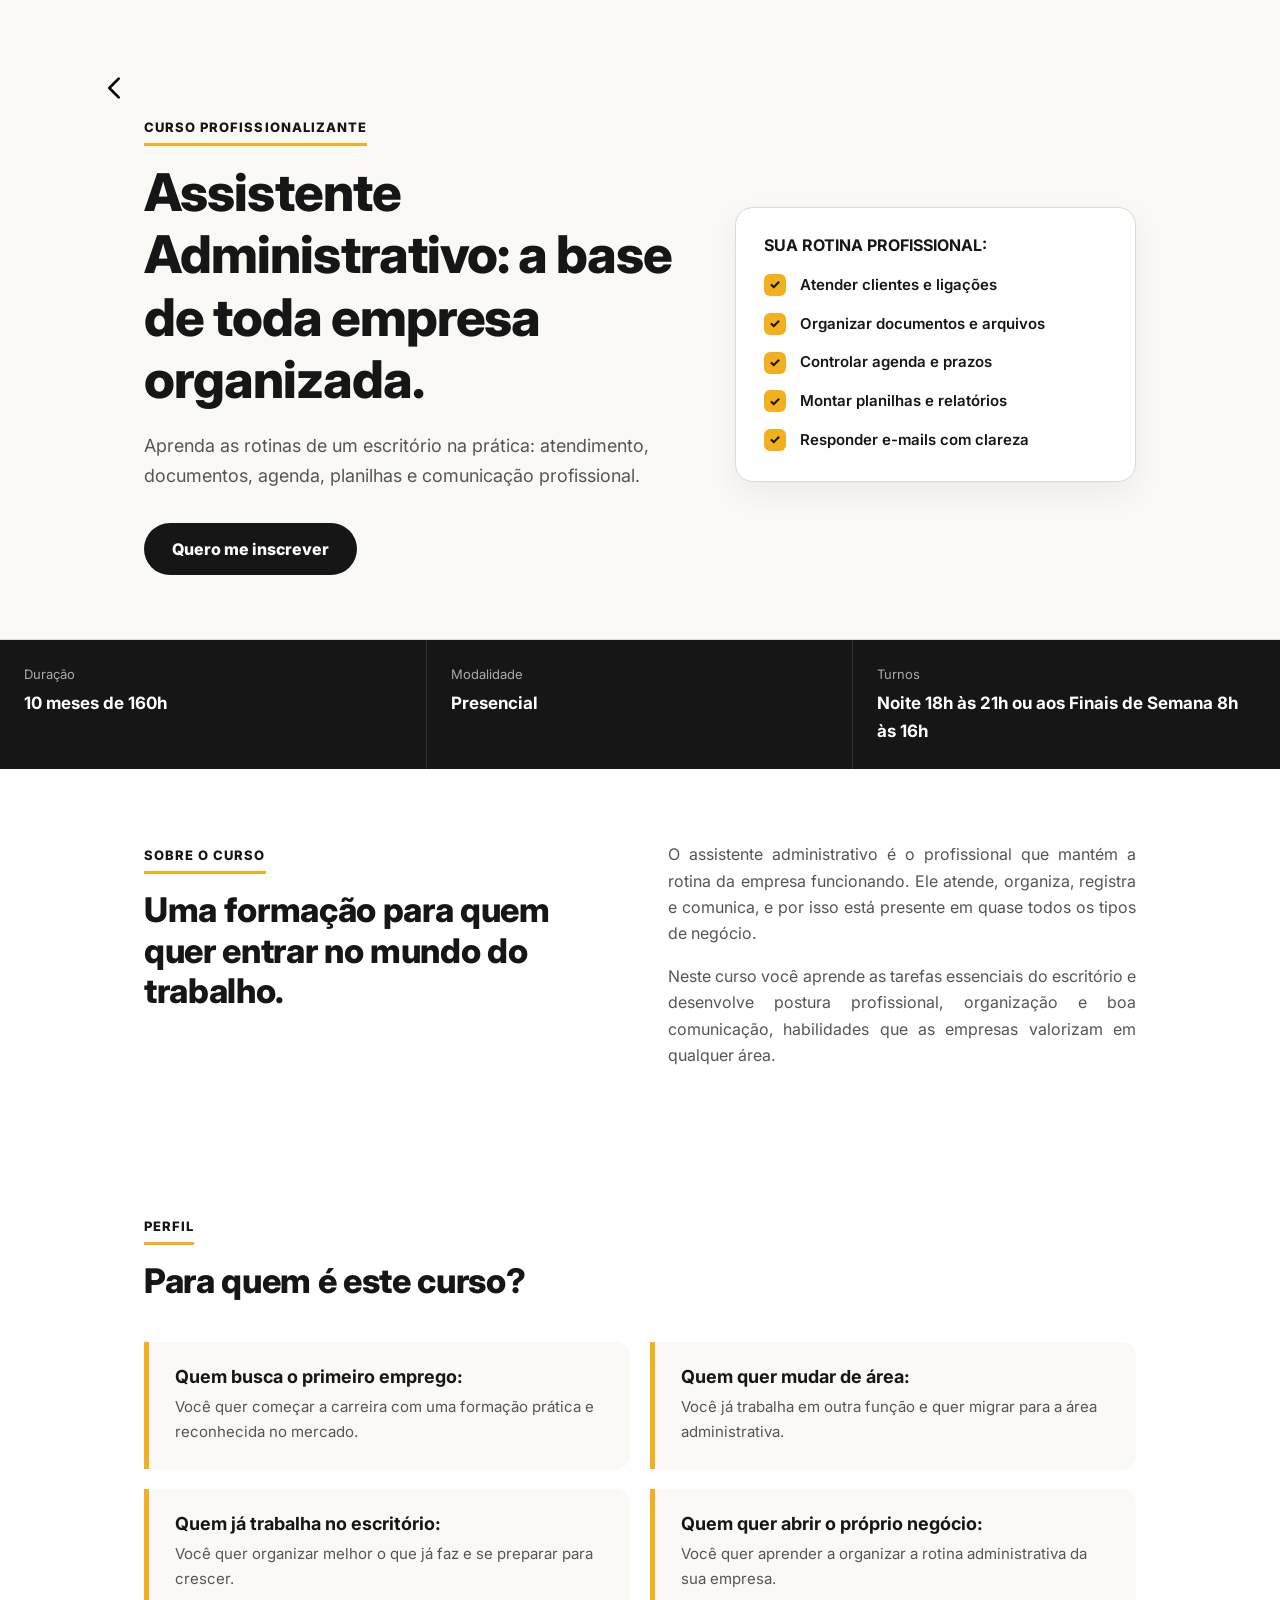
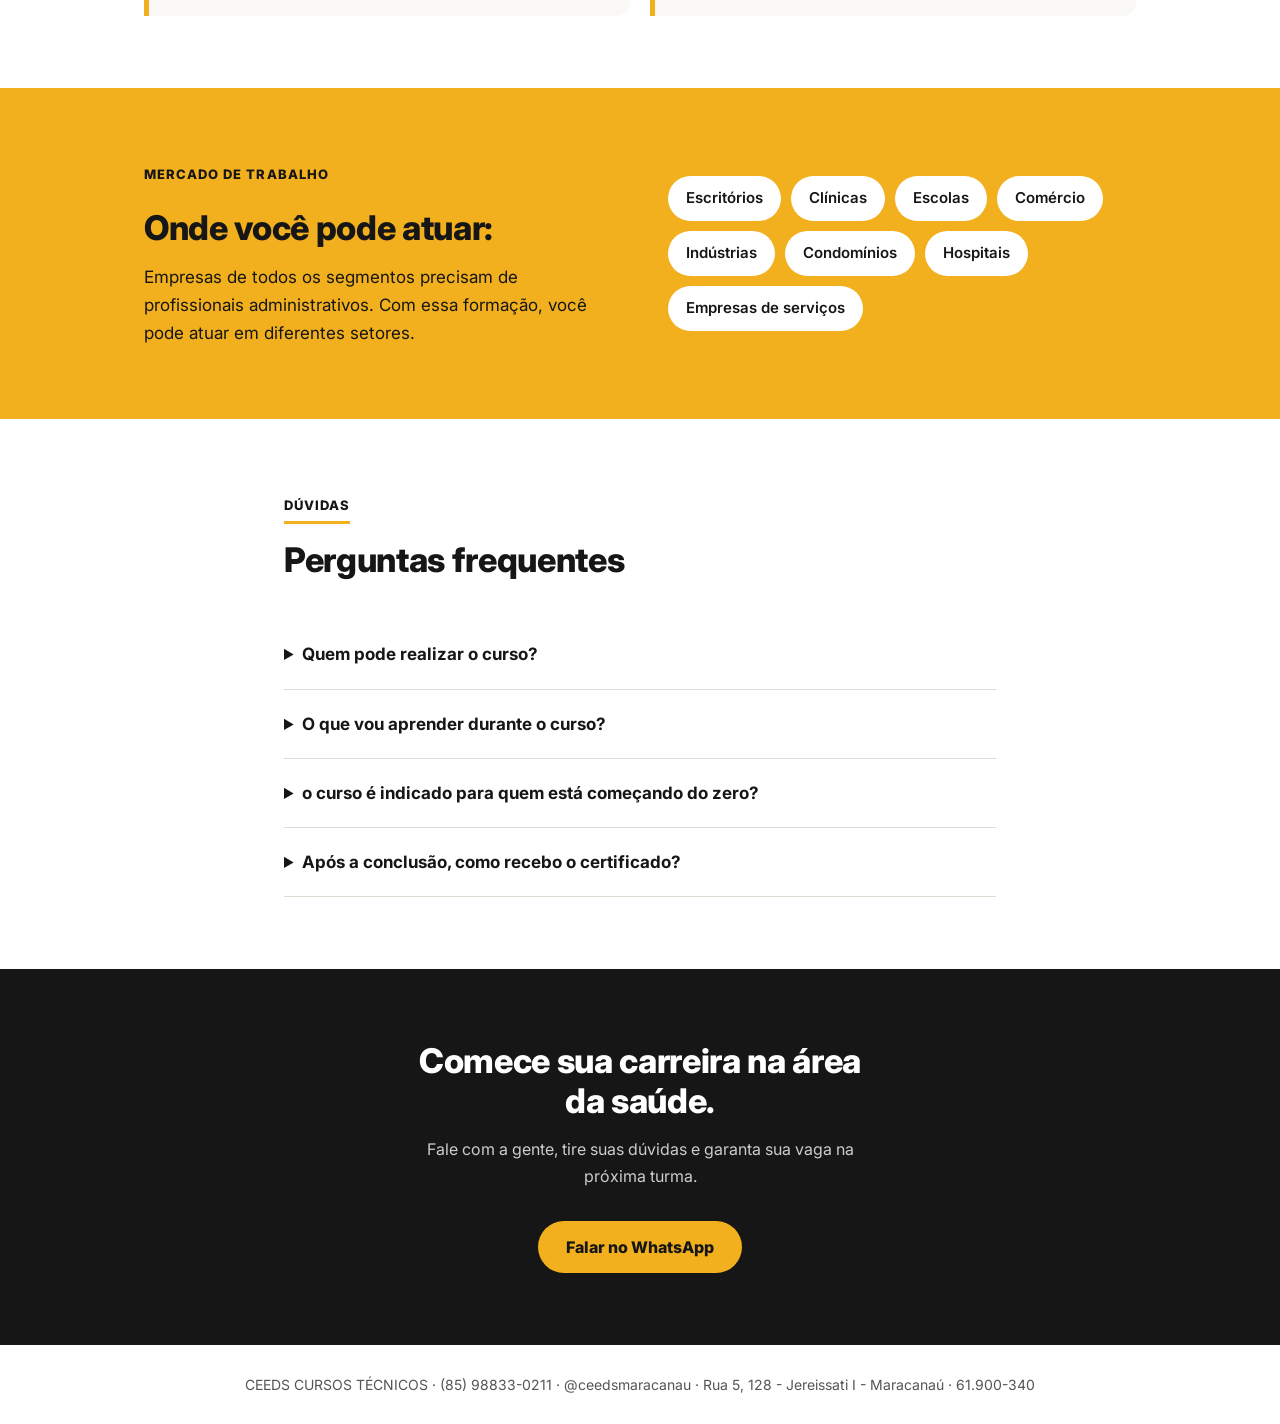
==== cursos/adm.html @ 7eb90f72 "Add files via upload" ====
<!DOCTYPE html>
<html lang="pt-BR">
<head>
    <meta charset="UTF-8">
    <meta name="viewport" content="width=device-width, initial-scale=1">
    <title>Curso de Assistente Administrativo</title>
    <link href="https://fonts.googleapis.com/css2?family=Inter:wght@400;600;800&display=swap" rel="stylesheet">
    <style>
        :root {
            --yellow: #F2B01E;
            --black: #161616;
            --white: #fff;
            --gray-50: #FAF9F6;
            --gray-100: #F3F2EE;
            --gray-300: #DDDAD2;
            --gray-600: #555;
        }

        * {
            box-sizing: border-box;
            margin: 0;
            padding: 0
        }

        html {
            scroll-behavior: smooth
        }

        body {
            font-family: Inter, system-ui, sans-serif;
            color: var(--black);
            background: var(--white);
            line-height: 1.65;
            font-size: 16px;
            overflow-wrap: break-word
        }

        .wrap {
            max-width: 1040px;
            margin: 0 auto;
            padding: 0 24px
        }

        section {
            padding: 72px 0
        }

        h1,
        h2,
        h3 {
            line-height: 1.2
        }

        h1 {
            font-size: clamp(32px, 5.5vw, 52px);
            font-weight: 800;
            letter-spacing: -.02em
        }

        h2 {
            font-size: clamp(25px, 3.6vw, 34px);
            font-weight: 800;
            letter-spacing: -.01em;
            margin-bottom: 14px
        }

        h3 {
            font-size: 18px;
            font-weight: 700
        }

        .lead {
            font-size: 18px;
            color: var(--gray-600);
            max-width: 60ch
        }


        .icon svg {
            width: 24px;
            /* Um pouco menor no celular */
            height: 24px;
            margin: 0 0 5px 20px;
            /* Margem esquerda reduzida para telas pequenas */
            fill: none;
            stroke: #0f0f0f;
            stroke-width: 1.5;
            stroke-linecap: round;
            stroke-linejoin: round;
        }

        /* Configuração para Desktop (telas maiores que 768px) */
        @media (min-width: 768px) {
            .icon svg {
                width: 32px;
                height: 32px;
                margin: 0 0 2px 100px;
                /* Retorna ao seu design original */
            }
        }

        .kicker {
            display: inline-block;
            font-size: 13px;
            font-weight: 800;
            letter-spacing: .08em;
            text-transform: uppercase;
            margin-bottom: 16px;
            padding-bottom: 4px;
            border-bottom: 3px solid var(--yellow)
        }

        .resume p {
            text-align: justify;
        }

        .btn {
            display: inline-flex;
            align-items: center;
            justify-content: center;
            min-height: 52px;
            padding: 0 28px;
            border-radius: 50px;
            font-weight: 800;
            font-size: 16px;
            text-decoration: none;
            background: var(--yellow);
            color: var(--black);
            transition: .2s ease
        }

        .btn:hover {
            transform: translateY(-2px)
        }

        .btn:focus-visible {
            outline: 3px solid var(--black);
            outline-offset: 3px
        }

        .btn.dark {
            background: var(--black);
            color: var(--white)
        }

        .btn.dark:focus-visible {
            outline-color: var(--yellow)
        }

        /* HERO: texto à esquerda, painel à direita */
        .hero {
            padding: 72px 0 64px;
            background: var(--gray-50);
            border-bottom: 1px solid var(--gray-300)
        }

        .hero .wrap {
            display: grid;
            grid-template-columns: 1.15fr .85fr;
            gap: 48px;
            align-items: center
        }

        .hero h1 {
            margin-bottom: 20px
        }

        .hero .lead {
            margin-bottom: 32px
        }

        .panel {
            background: var(--white);
            border: 1px solid var(--gray-300);
            border-radius: 18px;
            padding: 28px;
            box-shadow: 0 12px 32px rgba(0, 0, 0, .06)
        }

        .panel h3 {
            margin-bottom: 18px;
            font-size: 16px
        }

        .panel ul {
            list-style: none;
            display: grid;
            gap: 14px
        }

        .panel li {
            display: flex;
            align-items: center;
            gap: 14px;
            font-size: 15px;
            font-weight: 600
        }

        .panel li i {
            flex: none;
            width: 22px;
            height: 22px;
            border-radius: 6px;
            background: var(--yellow);
            display: grid;
            place-items: center;
            font-style: normal;
            font-size: 13px;
            font-weight: 800
        }

        /* DADOS RÁPIDOS */
        .facts {
            display: grid;
            grid-template-columns: repeat(3, 1fr);
            gap: 0;
            background: var(--black);
            color: var(--white)
        }

        .facts div {
            padding: 24px;
            border-right: 1px solid #333
        }

        .facts div:last-child {
            border-right: none
        }

        .facts small {
            display: block;
            font-size: 13px;
            color: #aaa;
            margin-bottom: 4px
        }

        .facts b {
            font-size: 17px
        }

        /* SOBRE */
        .about {
            display: grid;
            grid-template-columns: 1fr 1fr;
            gap: 56px;
            align-items: start
        }

        .about p+p {
            margin-top: 16px
        }

        .about p {
            color: var(--gray-600)
        }

        /* MÓDULOS */
        .gray {
            background: var(--gray-50);
            border-top: 1px solid var(--gray-300);
            border-bottom: 1px solid var(--gray-300)
        }

        .sec-head {
            margin-bottom: 40px;
            max-width: 640px
        }

        .modules {
            display: grid;
            grid-template-columns: repeat(3, 1fr);
            gap: 20px
        }

        .module {
            background: var(--white);
            border: 1px solid var(--gray-300);
            border-radius: 16px;
            padding: 28px 24px
        }

        .module .n {
            display: block;
            font-size: 14px;
            font-weight: 800;
            margin-bottom: 14px;
            color: var(--black)
        }

        .module .n::after {
            content: "";
            display: block;
            width: 32px;
            height: 4px;
            background: var(--yellow);
            margin-top: 8px;
            border-radius: 2px
        }

        .module h3 {
            margin-bottom: 10px
        }

        .module p {
            font-size: 15px;
            color: var(--gray-600)
        }

        /* PERFIL */
        .profile {
            display: grid;
            grid-template-columns: repeat(2, 1fr);
            gap: 20px
        }

        .pcard {
            border-left: 5px solid var(--yellow);
            background: var(--gray-50);
            padding: 24px 26px;
            border-radius: 0 14px 14px 0
        }

        .pcard h3 {
            margin-bottom: 8px
        }

        .pcard p {
            font-size: 15px;
            color: var(--gray-600)
        }

        /* MERCADO */
        .market {
            background: var(--yellow)
        }

        .market .wrap {
            display: grid;
            grid-template-columns: 1fr 1fr;
            gap: 56px;
            align-items: center
        }

        .market p {
            font-size: 17px
        }

        .areas {
            display: flex;
            flex-wrap: wrap;
            gap: 10px
        }

        .areas span {
            background: var(--white);
            border-radius: 50px;
            padding: 10px 18px;
            font-weight: 600;
            font-size: 15px
        }

        /* FAQ */
        .faq {
            max-width: 760px
        }

        details {
            border-bottom: 1px solid var(--gray-300);
            padding: 20px 0
        }

        summary {
            font-weight: 700;
            cursor: pointer;
            font-size: 17px
        }

        details p {
            margin-top: 10px;
            color: var(--gray-600)
        }

        /* CTA */
        .cta {
            background: var(--black);
            color: var(--white);
            text-align: center
        }

        .cta h2 {
            max-width: 20ch;
            margin: 0 auto 14px
        }

        .cta p {
            color: #ccc;
            max-width: 48ch;
            margin: 0 auto 32px
        }

        footer {
            padding: 28px 0;
            font-size: 14px;
            color: var(--gray-600);
            text-align: center
        }

        @media(max-width:860px) {
            section {
                padding: 56px 0
            }

            .hero .wrap,
            .about,
            .market .wrap {
                grid-template-columns: 1fr;
                gap: 32px
            }

            .modules,
            .profile {
                grid-template-columns: 1fr
            }

            .facts {
                grid-template-columns: 1fr
            }

            .facts div {
                border-right: none;
                border-bottom: 1px solid #333
            }

            .facts div:last-child {
                border-bottom: none
            }
        }

        @media(prefers-reduced-motion:reduce) {
            html {
                scroll-behavior: auto
            }

            .btn {
                transition: none
            }
        }
    </style>
</head>

<body>

    <header class="hero">
        <a href="../index.html#cursos" class="icon"><svg viewBox="0 0 24 24" xmlns="http://www.w3.org/2000/svg" fill="none">
                <g id="SVGRepo_bgCarrier" stroke-width="0"></g>
                <g id="SVGRepo_tracerCarrier" stroke-linecap="round" stroke-linejoin="round"></g>
                <g id="SVGRepo_iconCarrier">
                    <path stroke="#000000" stroke-linecap="round" stroke-linejoin="round" stroke-width="2"
                        d="M14 5l-7 7 7 7"></path>
                </g>
            </svg>
        </a>
        <div class="wrap">

            <div>
                <span class="kicker">Curso profissionalizante</span>
                <h1>Assistente Administrativo: a base de toda empresa organizada.</h1>
                <p class="lead">Aprenda as rotinas de um escritório na prática: atendimento, documentos, agenda,
                    planilhas e comunicação profissional.</p>
                <a class="btn dark" href="https://wa.me/5585988330211">Quero me inscrever</a>
            </div>
            <aside class="panel" aria-label="Exemplo da rotina de trabalho">
                <h3>SUA ROTINA PROFISSIONAL:</h3>
                <ul>
                    <li><i>✓</i>Atender clientes e ligações</li>
                    <li><i>✓</i>Organizar documentos e arquivos</li>
                    <li><i>✓</i>Controlar agenda e prazos</li>
                    <li><i>✓</i>Montar planilhas e relatórios</li>
                    <li><i>✓</i>Responder e-mails com clareza</li>
                </ul>
            </aside>
        </div>
    </header>

    <div class="facts">
        <div><small>Duração</small><b>10 meses de 160h</b></div>
        <div><small>Modalidade</small><b>Presencial</b></div>
        <div><small>Turnos</small><b>Noite 18h às 21h  ou aos Finais de Semana 8h às 16h</b></div>
    </div>

    <section>
        <div class="wrap about">
            <div>
                <span class="kicker">Sobre o curso</span>
                <h2>Uma formação para quem quer entrar no mundo do trabalho.</h2>
            </div>
            <div class="resume">
                <p>O assistente administrativo é o profissional que mantém a rotina da empresa funcionando. Ele atende,
                    organiza, registra e comunica, e por isso está presente em quase todos os tipos de negócio.</p>
                <p>Neste curso você aprende as tarefas essenciais do escritório e desenvolve postura profissional,
                    organização e boa comunicação, habilidades que as empresas valorizam em qualquer área.</p>
            </div>
        </div>
    </section>


    <section>
        <div class="wrap">
            <div class="sec-head">
                <span class="kicker">Perfil</span>
                <h2>Para quem é este curso?</h2>
            </div>
            <div class="profile">
                <div class="pcard">
                    <h3>Quem busca o primeiro emprego:</h3>
                    <p>Você quer começar a carreira com uma formação prática e reconhecida no mercado.</p>
                </div>
                <div class="pcard">
                    <h3>Quem quer mudar de área:</h3>
                    <p>Você já trabalha em outra função e quer migrar para a área administrativa.</p>
                </div>
                <div class="pcard">
                    <h3>Quem já trabalha no escritório:</h3>
                    <p>Você quer organizar melhor o que já faz e se preparar para crescer.</p>
                </div>
                <div class="pcard">
                    <h3>Quem quer abrir o próprio negócio:</h3>
                    <p>Você quer aprender a organizar a rotina administrativa da sua empresa.</p>
                </div>
            </div>
        </div>
    </section>

    <section class="market">
        <div class="wrap">
            <div>
                <span class="kicker">Mercado de trabalho</span>
                <h2>Onde você pode atuar:</h2>
                <p>Empresas de todos os segmentos precisam de profissionais administrativos. Com essa formação, você
                    pode atuar em diferentes setores.</p>
            </div>
            <div class="areas">
                <span>Escritórios</span><span>Clínicas</span><span>Escolas</span><span>Comércio</span><span>Indústrias</span><span>Condomínios</span><span>Hospitais</span><span>Empresas
                    de serviços</span>
            </div>
        </div>
    </section>

    <section>
        <div class="wrap faq">
            <div class="sec-head">
                <span class="kicker">Dúvidas</span>
                <h2>Perguntas frequentes</h2>
            </div>
            <details>
                <summary>Quem pode realizar o curso?</summary>
                <p>O curso é destinado para quem deseja aprender ou se qualificar na área administrativa.</p>
            </details>

            <details>
                <summary>O que vou aprender durante o curso?</summary>
                <p>Você aprenderá conhecimentos e técnicas essenciais para atuar na área administrativa desenvolvendo
                    atividades do dia a dia
                    de uma empresa.</p>
            </details>
            <details>
                <summary>o curso é indicado para quem está começando do zero?</summary>
                <p>Sim! O curso é ideal para iniciantes e não exige experiência prévia na área.</p>
            </details>
            <details>
                <summary>Após a conclusão, como recebo o certificado?</summary>
                <p>O certificado será digital e enviado ao e-mail após a conclusão do curso.</p>
            </details>
        </div>
    </section>

    <section class="cta" id="inscricao">
        <div class="wrap">
            <h2>Comece sua carreira na área da saúde.</h2>
            <p>Fale com a gente, tire suas dúvidas e garanta sua vaga na próxima turma.</p>
            <a class="btn" href="https://wa.me/5585988330211">Falar no WhatsApp</a>
        </div>
    </section>

    <footer>
        <div class="wrap">CEEDS CURSOS TÉCNICOS · (85) 98833-0211 · @ceedsmaracanau · Rua 5, 128 - Jereissati I -
            Maracanaú · 61.900-340 </div>
    </footer>

</body>

</html>
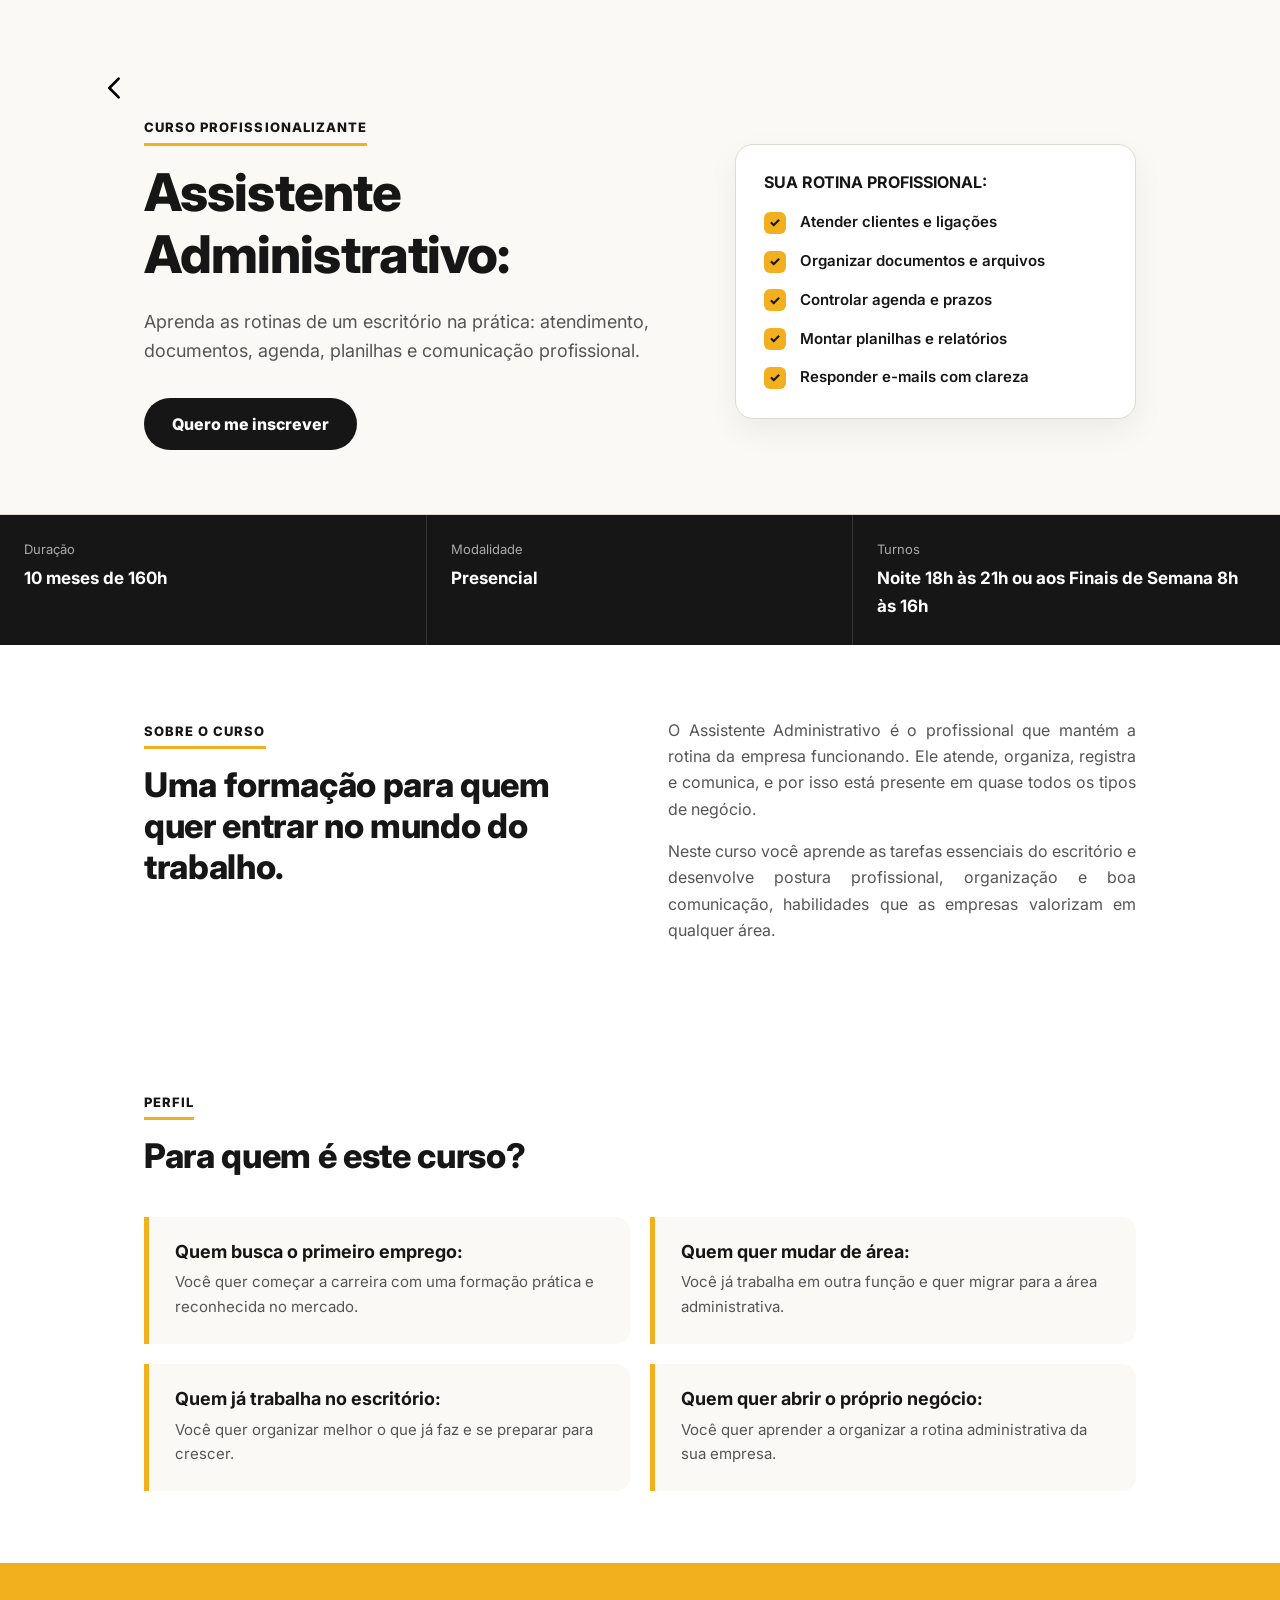
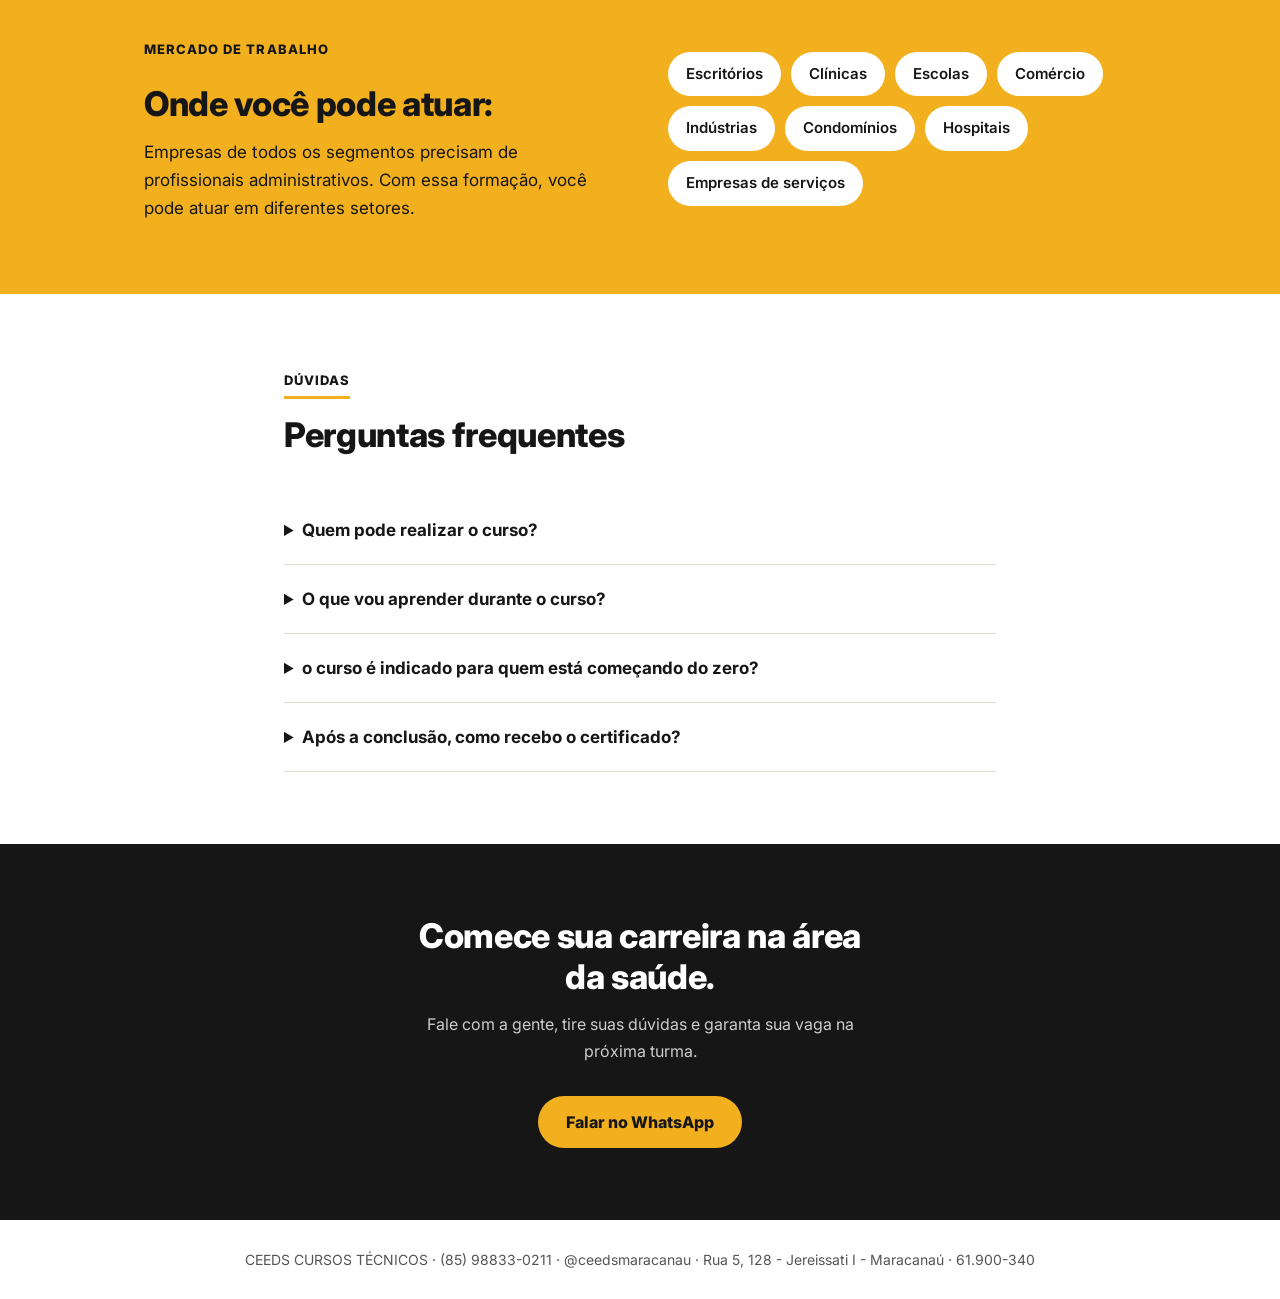
==== commit 1a73a70a: "Fix HTML structure and formatting in adm.html" ====
--- a/cursos/adm.html
+++ b/cursos/adm.html
@@ -464,7 +464,7 @@
 
             <div>
                 <span class="kicker">Curso profissionalizante</span>
-                <h1>Assistente Administrativo: a base de toda empresa organizada.</h1>
+                <h1>Assistente Administrativo:</h1>
                 <p class="lead">Aprenda as rotinas de um escritório na prática: atendimento, documentos, agenda,
                     planilhas e comunicação profissional.</p>
                 <a class="btn dark" href="https://wa.me/5585988330211">Quero me inscrever</a>
@@ -495,7 +495,7 @@
                 <h2>Uma formação para quem quer entrar no mundo do trabalho.</h2>
             </div>
             <div class="resume">
-                <p>O assistente administrativo é o profissional que mantém a rotina da empresa funcionando. Ele atende,
+                <p>O Assistente Administrativo é o profissional que mantém a rotina da empresa funcionando. Ele atende,
                     organiza, registra e comunica, e por isso está presente em quase todos os tipos de negócio.</p>
                 <p>Neste curso você aprende as tarefas essenciais do escritório e desenvolve postura profissional,
                     organização e boa comunicação, habilidades que as empresas valorizam em qualquer área.</p>
@@ -589,4 +589,4 @@
 
 </body>
 
-</html>+</html>
